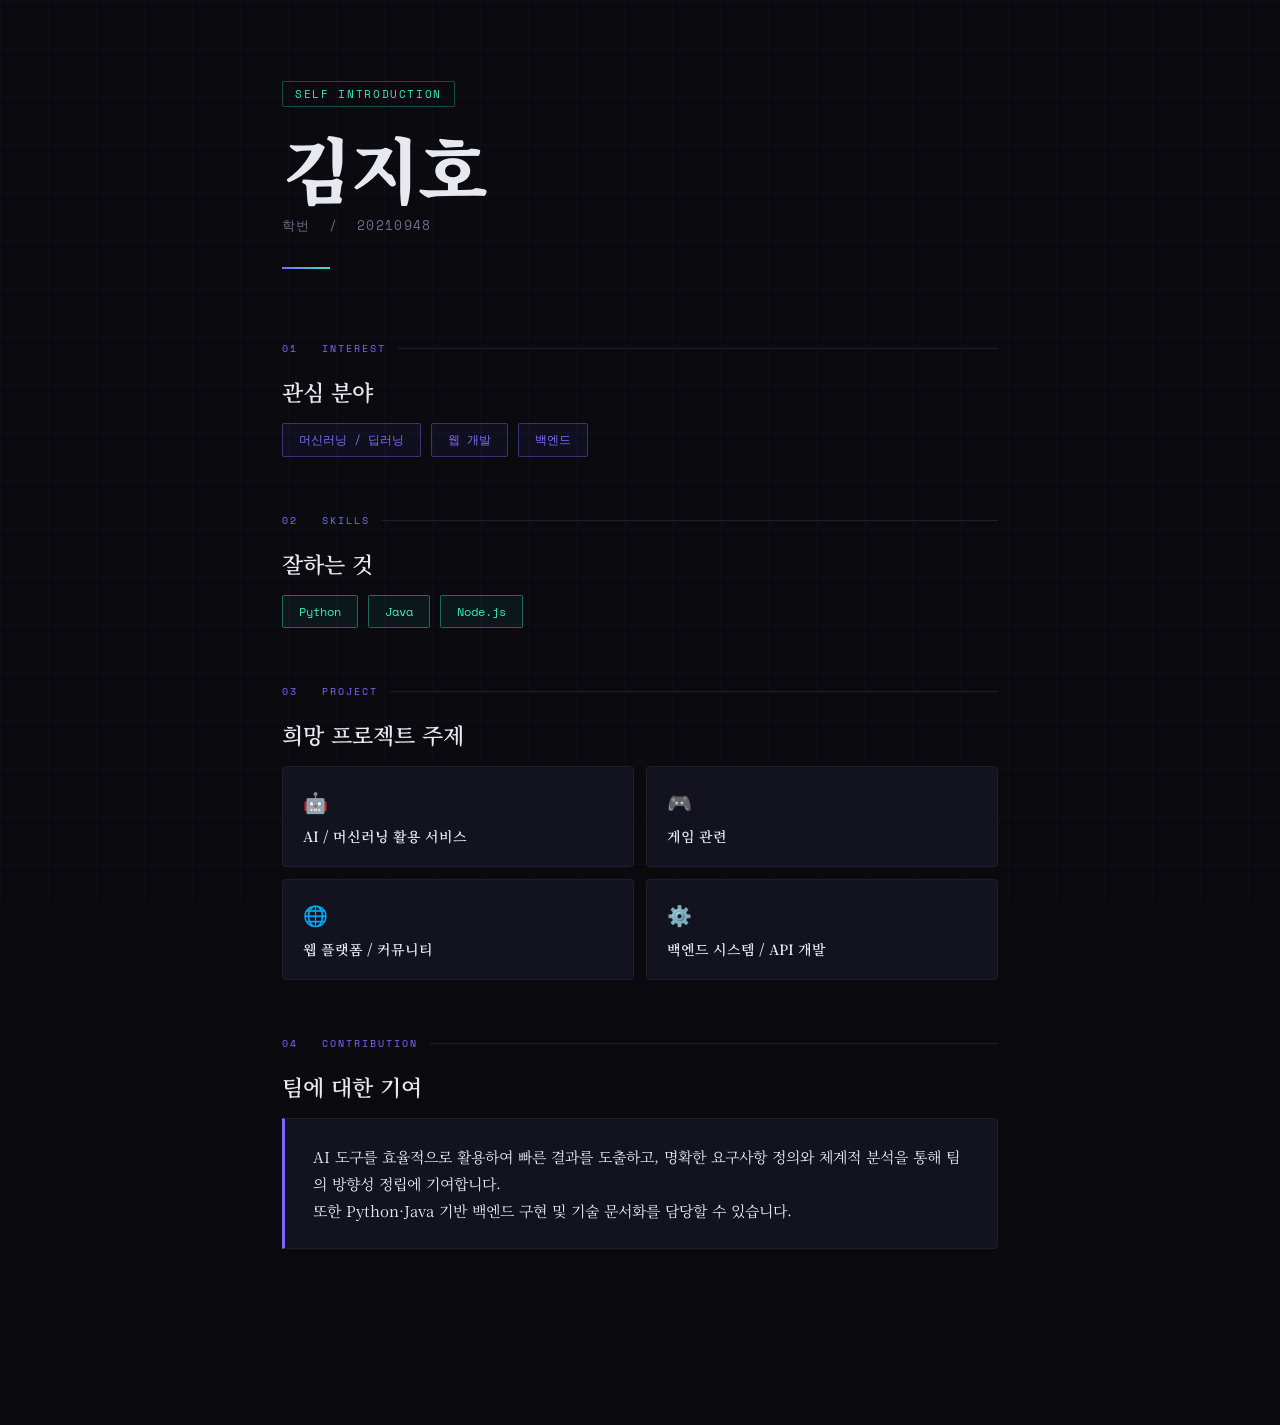
==== index.html @ 76e39c9e "init" ====
<!DOCTYPE html>
<html lang="ko">
<head>
  <meta charset="UTF-8" />
  <meta name="viewport" content="width=device-width, initial-scale=1.0"/>
  <title>김지호 | 자기소개</title>
  <link href="https://fonts.googleapis.com/css2?family=Noto+Serif+KR:wght@300;400;600;900&family=Space+Mono:wght@400;700&display=swap" rel="stylesheet"/>
  <style>
    :root {
      --bg: #0a0a0f;
      --surface: #111118;
      --border: #1e1e2e;
      --accent: #7c6aff;
      --accent2: #38e8c0;
      --text: #e8e8f0;
      --muted: #6b6b8a;
      --card: #13131f;
    }

    * { margin: 0; padding: 0; box-sizing: border-box; }

    body {
      background: var(--bg);
      color: var(--text);
      font-family: 'Noto Serif KR', serif;
      min-height: 100vh;
      overflow-x: hidden;
    }

    /* Background grid */
    body::before {
      content: '';
      position: fixed;
      inset: 0;
      background-image:
        linear-gradient(rgba(124,106,255,0.04) 1px, transparent 1px),
        linear-gradient(90deg, rgba(124,106,255,0.04) 1px, transparent 1px);
      background-size: 48px 48px;
      pointer-events: none;
      z-index: 0;
    }

    .container {
      max-width: 780px;
      margin: 0 auto;
      padding: 80px 32px 120px;
      position: relative;
      z-index: 1;
    }

    /* Header */
    header {
      margin-bottom: 72px;
      animation: fadeUp 0.8s ease both;
    }

    .badge {
      display: inline-block;
      font-family: 'Space Mono', monospace;
      font-size: 11px;
      letter-spacing: 0.15em;
      color: var(--accent2);
      border: 1px solid rgba(56,232,192,0.3);
      padding: 4px 12px;
      border-radius: 2px;
      margin-bottom: 24px;
      text-transform: uppercase;
    }

    h1 {
      font-size: clamp(42px, 8vw, 72px);
      font-weight: 900;
      line-height: 1;
      letter-spacing: -0.03em;
      margin-bottom: 8px;
    }

    .student-id {
      font-family: 'Space Mono', monospace;
      font-size: 13px;
      color: var(--muted);
      letter-spacing: 0.1em;
      margin-top: 12px;
    }

    .divider {
      width: 48px;
      height: 2px;
      background: linear-gradient(90deg, var(--accent), var(--accent2));
      margin: 32px 0;
    }

    /* Sections */
    section {
      margin-bottom: 56px;
      animation: fadeUp 0.8s ease both;
    }

    section:nth-child(2) { animation-delay: 0.1s; }
    section:nth-child(3) { animation-delay: 0.2s; }
    section:nth-child(4) { animation-delay: 0.3s; }
    section:nth-child(5) { animation-delay: 0.4s; }

    .section-label {
      font-family: 'Space Mono', monospace;
      font-size: 10px;
      letter-spacing: 0.2em;
      text-transform: uppercase;
      color: var(--accent);
      margin-bottom: 20px;
      display: flex;
      align-items: center;
      gap: 12px;
    }

    .section-label::after {
      content: '';
      flex: 1;
      height: 1px;
      background: var(--border);
    }

    .section-title {
      font-size: 22px;
      font-weight: 600;
      margin-bottom: 16px;
      color: var(--text);
    }

    /* Tags */
    .tags {
      display: flex;
      flex-wrap: wrap;
      gap: 10px;
    }

    .tag {
      font-family: 'Space Mono', monospace;
      font-size: 12px;
      padding: 7px 16px;
      border-radius: 2px;
      border: 1px solid var(--border);
      background: var(--card);
      color: var(--text);
      transition: all 0.2s ease;
      cursor: default;
    }

    .tag:hover {
      border-color: var(--accent);
      color: var(--accent);
      background: rgba(124,106,255,0.08);
    }

    .tag.accent {
      border-color: rgba(124,106,255,0.4);
      color: var(--accent);
      background: rgba(124,106,255,0.06);
    }

    .tag.teal {
      border-color: rgba(56,232,192,0.4);
      color: var(--accent2);
      background: rgba(56,232,192,0.06);
    }

    /* Project cards */
    .project-grid {
      display: grid;
      grid-template-columns: repeat(2, 1fr);
      gap: 12px;
    }

    @media (max-width: 520px) {
      .project-grid { grid-template-columns: 1fr; }
    }

    .project-card {
      background: var(--card);
      border: 1px solid var(--border);
      padding: 20px;
      border-radius: 4px;
      transition: border-color 0.2s, transform 0.2s;
    }

    .project-card:hover {
      border-color: var(--accent);
      transform: translateY(-2px);
    }

    .project-card .icon {
      font-size: 20px;
      margin-bottom: 10px;
    }

    .project-card .name {
      font-size: 14px;
      font-weight: 600;
      color: var(--text);
    }

    /* Contribution box */
    .contribution {
      background: var(--card);
      border: 1px solid var(--border);
      border-left: 3px solid var(--accent);
      padding: 24px 28px;
      border-radius: 0 4px 4px 0;
      font-size: 15px;
      line-height: 1.8;
      color: var(--text);
    }

    /* Animations */
    @keyframes fadeUp {
      from { opacity: 0; transform: translateY(20px); }
      to   { opacity: 1; transform: translateY(0); }
    }
  </style>
</head>
<body>
<div class="container">

  <header>
    <div class="badge">Self Introduction</div>
    <h1>김지호</h1>
    <div class="student-id">학번 &nbsp;/&nbsp; 20210948</div>
    <div class="divider"></div>
  </header>

  <!-- 관심 분야 -->
  <section>
    <div class="section-label">01 &nbsp; Interest</div>
    <div class="section-title">관심 분야</div>
    <div class="tags">
      <span class="tag accent">머신러닝 / 딥러닝</span>
      <span class="tag accent">웹 개발</span>
      <span class="tag accent">백엔드</span>
    </div>
  </section>

  <!-- 기술 스택 -->
  <section>
    <div class="section-label">02 &nbsp; Skills</div>
    <div class="section-title">잘하는 것</div>
    <div class="tags">
      <span class="tag teal">Python</span>
      <span class="tag teal">Java</span>
      <span class="tag teal">Node.js</span>
    </div>
  </section>

  <!-- 희망 프로젝트 -->
  <section>
    <div class="section-label">03 &nbsp; Project</div>
    <div class="section-title">희망 프로젝트 주제</div>
    <div class="project-grid">
      <div class="project-card">
        <div class="icon">🤖</div>
        <div class="name">AI / 머신러닝 활용 서비스</div>
      </div>
      <div class="project-card">
        <div class="icon">🎮</div>
        <div class="name">게임 관련</div>
      </div>
      <div class="project-card">
        <div class="icon">🌐</div>
        <div class="name">웹 플랫폼 / 커뮤니티</div>
      </div>
      <div class="project-card">
        <div class="icon">⚙️</div>
        <div class="name">백엔드 시스템 / API 개발</div>
      </div>
    </div>
  </section>

  <!-- 팀 기여 -->
  <section>
    <div class="section-label">04 &nbsp; Contribution</div>
    <div class="section-title">팀에 대한 기여</div>
    <div class="contribution">
      AI 도구를 효율적으로 활용하여 빠른 결과를 도출하고, 명확한 요구사항 정의와 체계적 분석을 통해 팀의 방향성 정립에 기여합니다. 
	  <br>또한 Python·Java 기반 백엔드 구현 및 기술 문서화를 담당할 수 있습니다.
    </div>
  </section>

</div>
</body>
</html>
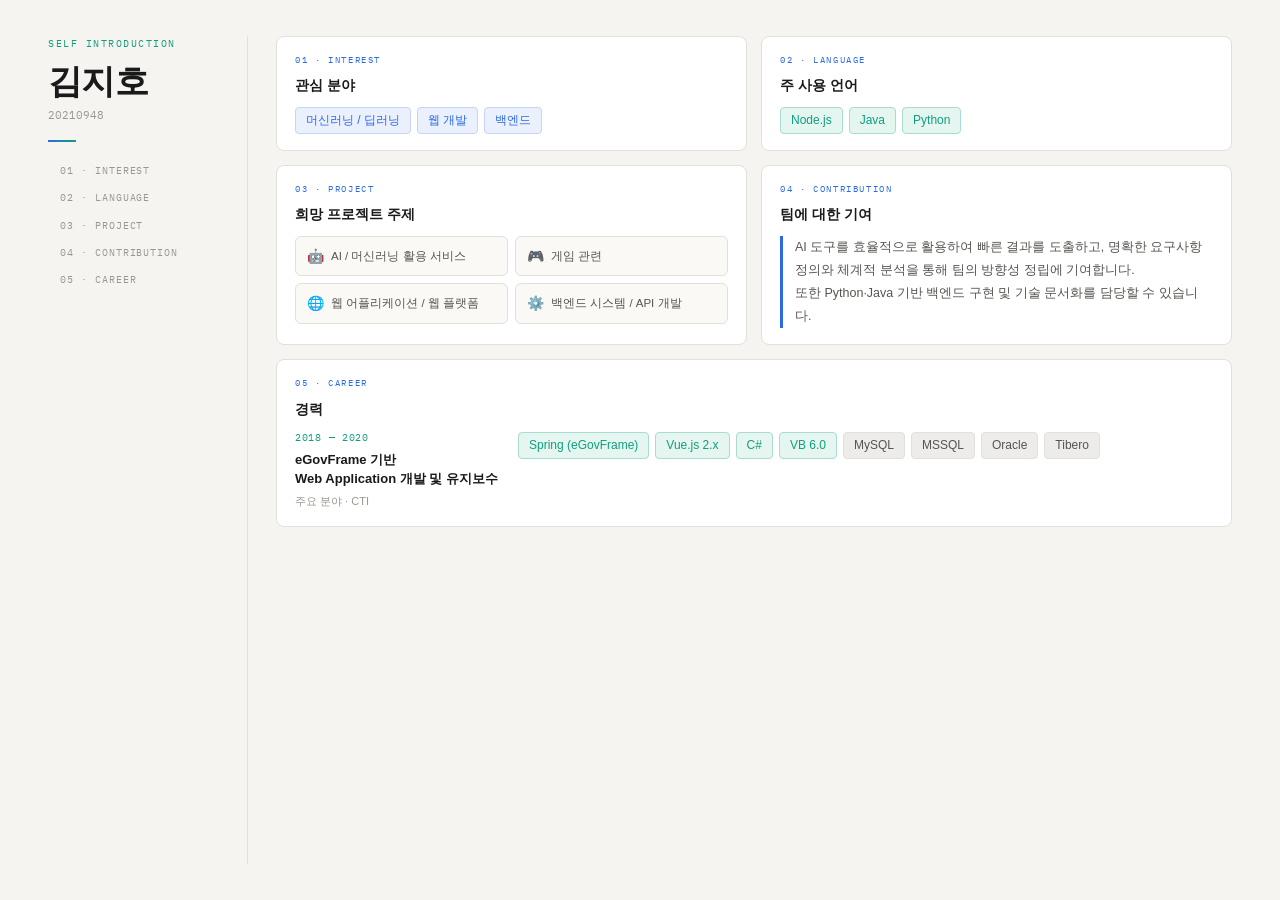
==== commit 6d9d0d54: "fix index.html" ====
--- a/index.html
+++ b/index.html
@@ -1,289 +1,367 @@
 <!DOCTYPE html>
 <html lang="ko">
 <head>
-  <meta charset="UTF-8" />
+  <meta charset="UTF-8"/>
   <meta name="viewport" content="width=device-width, initial-scale=1.0"/>
-  <title>김지호 | 자기소개</title>
-  <link href="https://fonts.googleapis.com/css2?family=Noto+Serif+KR:wght@300;400;600;900&family=Space+Mono:wght@400;700&display=swap" rel="stylesheet"/>
+  <title>자기소개</title>
+  <link href="https://fonts.googleapis.com/css2?family=Pretendard:wght@300;400;500;600;700&family=IBM+Plex+Mono:wght@400;600&display=swap" rel="stylesheet"/>
   <style>
     :root {
-      --bg: #0a0a0f;
-      --surface: #111118;
-      --border: #1e1e2e;
-      --accent: #7c6aff;
-      --accent2: #38e8c0;
-      --text: #e8e8f0;
-      --muted: #6b6b8a;
-      --card: #13131f;
+      --bg:      #f5f4f0;
+      --surface: #ffffff;
+      --border:  #e2e0d8;
+      --border2: #d0cdc3;
+      --accent:  #2d6be4;
+      --accent2: #0f9f7e;
+      --text:    #1a1a1a;
+      --sub:     #555550;
+      --muted:   #99988f;
+      --tag-bg:  #eeecea;
+      --card:    #faf9f6;
     }
 
     * { margin: 0; padding: 0; box-sizing: border-box; }
 
-    body {
+    html, body {
+      height: 100%;
+      font-family: 'Pretendard', 'Apple SD Gothic Neo', 'Malgun Gothic', sans-serif;
       background: var(--bg);
       color: var(--text);
-      font-family: 'Noto Serif KR', serif;
+      font-size: 14px;
+      line-height: 1.6;
+      -webkit-font-smoothing: antialiased;
+    }
+
+    .page {
       min-height: 100vh;
-      overflow-x: hidden;
-    }
-
-    /* Background grid */
-    body::before {
-      content: '';
-      position: fixed;
-      inset: 0;
-      background-image:
-        linear-gradient(rgba(124,106,255,0.04) 1px, transparent 1px),
-        linear-gradient(90deg, rgba(124,106,255,0.04) 1px, transparent 1px);
-      background-size: 48px 48px;
-      pointer-events: none;
-      z-index: 0;
-    }
-
-    .container {
-      max-width: 780px;
+      display: grid;
+      grid-template-columns: 200px 1fr;
+      max-width: 1240px;
       margin: 0 auto;
-      padding: 80px 32px 120px;
-      position: relative;
-      z-index: 1;
-    }
-
-    /* Header */
-    header {
-      margin-bottom: 72px;
-      animation: fadeUp 0.8s ease both;
-    }
-
-    .badge {
-      display: inline-block;
-      font-family: 'Space Mono', monospace;
+      padding: 36px 28px;
+      gap: 0 28px;
+    }
+
+    /* ── 사이드바 ── */
+    .sidebar {
+      padding-right: 24px;
+      border-right: 1px solid var(--border);
+      display: flex;
+      flex-direction: column;
+      animation: fadeIn 0.5s ease both;
+    }
+
+    .sidebar-badge {
+      font-family: 'IBM Plex Mono', monospace;
+      font-size: 9.5px;
+      letter-spacing: 0.16em;
+      text-transform: uppercase;
+      color: var(--accent2);
+      margin-bottom: 12px;
+    }
+
+    .sidebar h1 {
+      font-size: 34px;
+      font-weight: 700;
+      letter-spacing: -0.02em;
+      line-height: 1.1;
+    }
+
+    .sidebar .student-id {
+      font-family: 'IBM Plex Mono', monospace;
       font-size: 11px;
-      letter-spacing: 0.15em;
-      color: var(--accent2);
-      border: 1px solid rgba(56,232,192,0.3);
-      padding: 4px 12px;
-      border-radius: 2px;
-      margin-bottom: 24px;
-      text-transform: uppercase;
-    }
-
-    h1 {
-      font-size: clamp(42px, 8vw, 72px);
-      font-weight: 900;
-      line-height: 1;
-      letter-spacing: -0.03em;
-      margin-bottom: 8px;
-    }
-
-    .student-id {
-      font-family: 'Space Mono', monospace;
-      font-size: 13px;
       color: var(--muted);
-      letter-spacing: 0.1em;
-      margin-top: 12px;
-    }
-
-    .divider {
-      width: 48px;
+      margin-top: 6px;
+    }
+
+    .sidebar-divider {
+      width: 28px;
       height: 2px;
       background: linear-gradient(90deg, var(--accent), var(--accent2));
-      margin: 32px 0;
-    }
-
-    /* Sections */
-    section {
-      margin-bottom: 56px;
-      animation: fadeUp 0.8s ease both;
-    }
-
-    section:nth-child(2) { animation-delay: 0.1s; }
-    section:nth-child(3) { animation-delay: 0.2s; }
-    section:nth-child(4) { animation-delay: 0.3s; }
-    section:nth-child(5) { animation-delay: 0.4s; }
+      margin: 16px 0;
+    }
+
+    .sidebar-nav {
+      display: flex;
+      flex-direction: column;
+      gap: 2px;
+    }
+
+    .nav-item {
+      font-family: 'IBM Plex Mono', monospace;
+      font-size: 9.5px;
+      letter-spacing: 0.1em;
+      text-transform: uppercase;
+      color: var(--muted);
+      padding: 5px 0 5px 10px;
+      border-left: 2px solid transparent;
+      transition: all 0.15s;
+      cursor: default;
+    }
+
+    .nav-item:hover, .nav-item.active {
+      color: var(--accent);
+      border-left-color: var(--accent);
+    }
+
+    /* ── 메인 그리드 ── */
+    .main {
+      display: grid;
+      grid-template-columns: 1fr 1fr;
+      grid-template-rows: auto auto auto;
+      gap: 14px;
+      align-content: start;
+      animation: fadeIn 0.5s 0.08s ease both;
+    }
+
+    /* ── 섹션 공통 ── */
+    .section {
+      background: var(--surface);
+      border: 1px solid var(--border);
+      border-radius: 8px;
+      padding: 16px 18px;
+      transition: box-shadow 0.2s;
+    }
+
+    .section:hover {
+      box-shadow: 0 2px 10px rgba(0,0,0,0.06);
+    }
 
     .section-label {
-      font-family: 'Space Mono', monospace;
-      font-size: 10px;
-      letter-spacing: 0.2em;
+      font-family: 'IBM Plex Mono', monospace;
+      font-size: 9px;
+      letter-spacing: 0.18em;
       text-transform: uppercase;
       color: var(--accent);
-      margin-bottom: 20px;
-      display: flex;
-      align-items: center;
-      gap: 12px;
-    }
-
-    .section-label::after {
-      content: '';
-      flex: 1;
-      height: 1px;
-      background: var(--border);
+      margin-bottom: 7px;
     }
 
     .section-title {
-      font-size: 22px;
-      font-weight: 600;
-      margin-bottom: 16px;
-      color: var(--text);
-    }
-
-    /* Tags */
-    .tags {
-      display: flex;
-      flex-wrap: wrap;
-      gap: 10px;
-    }
-
-    .tag {
-      font-family: 'Space Mono', monospace;
-      font-size: 12px;
-      padding: 7px 16px;
-      border-radius: 2px;
-      border: 1px solid var(--border);
-      background: var(--card);
-      color: var(--text);
-      transition: all 0.2s ease;
-      cursor: default;
-    }
-
-    .tag:hover {
-      border-color: var(--accent);
-      color: var(--accent);
-      background: rgba(124,106,255,0.08);
-    }
-
-    .tag.accent {
-      border-color: rgba(124,106,255,0.4);
-      color: var(--accent);
-      background: rgba(124,106,255,0.06);
-    }
-
-    .tag.teal {
-      border-color: rgba(56,232,192,0.4);
-      color: var(--accent2);
-      background: rgba(56,232,192,0.06);
-    }
-
-    /* Project cards */
-    .project-grid {
-      display: grid;
-      grid-template-columns: repeat(2, 1fr);
-      gap: 12px;
-    }
-
-    @media (max-width: 520px) {
-      .project-grid { grid-template-columns: 1fr; }
-    }
-
-    .project-card {
-      background: var(--card);
-      border: 1px solid var(--border);
-      padding: 20px;
-      border-radius: 4px;
-      transition: border-color 0.2s, transform 0.2s;
-    }
-
-    .project-card:hover {
-      border-color: var(--accent);
-      transform: translateY(-2px);
-    }
-
-    .project-card .icon {
-      font-size: 20px;
-      margin-bottom: 10px;
-    }
-
-    .project-card .name {
       font-size: 14px;
       font-weight: 600;
       color: var(--text);
-    }
-
-    /* Contribution box */
-    .contribution {
+      margin-bottom: 10px;
+    }
+
+    /* ── 태그 ── */
+    .tags { display: flex; flex-wrap: wrap; gap: 6px; }
+
+    .tag {
+      font-size: 12px;
+      font-weight: 500;
+      padding: 3px 10px;
+      border-radius: 4px;
+      background: var(--tag-bg);
+      color: var(--sub);
+      border: 1px solid var(--border);
+      transition: all 0.15s;
+    }
+
+    .tag:hover { background: #e6e4de; border-color: var(--border2); }
+
+    .tag.blue { background: #ebf0fd; color: var(--accent); border-color: #c5d4f8; }
+    .tag.green { background: #e5f5f0; color: var(--accent2); border-color: #a8dcd0; }
+
+    /* ── 프로젝트 ── */
+    .project-list {
+      display: grid;
+      grid-template-columns: 1fr 1fr;
+      gap: 7px;
+    }
+
+    .project-item {
       background: var(--card);
       border: 1px solid var(--border);
+      border-radius: 6px;
+      padding: 8px 11px;
+      display: flex;
+      align-items: center;
+      gap: 7px;
+      font-size: 11.5px;
+      font-weight: 500;
+      color: var(--sub);
+      transition: all 0.15s;
+    }
+
+    .project-item:hover {
+      border-color: var(--accent);
+      color: var(--accent);
+      background: #f0f4fd;
+    }
+
+    .project-item .pi { font-size: 14px; flex-shrink: 0; }
+
+    /* ── 기여 ── */
+    .contribution-text {
+      font-size: 12.5px;
+      line-height: 1.85;
+      color: var(--sub);
       border-left: 3px solid var(--accent);
-      padding: 24px 28px;
-      border-radius: 0 4px 4px 0;
-      font-size: 15px;
-      line-height: 1.8;
-      color: var(--text);
-    }
-
-    /* Animations */
-    @keyframes fadeUp {
-      from { opacity: 0; transform: translateY(20px); }
+      padding-left: 12px;
+    }
+
+    /* ── 경력 ── */
+    .career-inner {
+      display: flex;
+      align-items: flex-start;
+      gap: 20px;
+    }
+
+    .career-meta { flex-shrink: 0; min-width: 170px; }
+
+    .career-period {
+      font-family: 'IBM Plex Mono', monospace;
+      font-size: 10px;
+      color: var(--accent2);
+      letter-spacing: 0.07em;
+      margin-bottom: 5px;
+    }
+
+    .career-title {
+      font-size: 13px;
+      font-weight: 600;
+      line-height: 1.45;
+      margin-bottom: 4px;
+    }
+
+    .career-domain {
+      font-size: 11px;
+      color: var(--muted);
+    }
+
+    .career-stack { display: flex; flex-wrap: wrap; gap: 6px; padding-top: 2px; }
+
+    /* ── 그리드 배치 ── */
+    .sec-interest { grid-column: 1; grid-row: 1; }
+    .sec-lang     { grid-column: 2; grid-row: 1; }
+    .sec-project  { grid-column: 1; grid-row: 2; }
+    .sec-contrib  { grid-column: 2; grid-row: 2; }
+    .sec-career   { grid-column: 1 / 3; grid-row: 3; }
+
+    /* ── 애니메이션 ── */
+    @keyframes fadeIn {
+      from { opacity: 0; transform: translateY(10px); }
       to   { opacity: 1; transform: translateY(0); }
+    }
+
+    /* ── 반응형 ── */
+    @media (max-width: 720px) {
+      .page {
+        grid-template-columns: 1fr;
+        padding: 20px 16px;
+        gap: 16px;
+      }
+
+      .sidebar {
+        border-right: none;
+        border-bottom: 1px solid var(--border);
+        padding-right: 0;
+        padding-bottom: 18px;
+        flex-direction: row;
+        flex-wrap: wrap;
+        align-items: flex-end;
+        gap: 0 14px;
+      }
+
+      .sidebar-badge { width: 100%; margin-bottom: 6px; }
+      .sidebar h1 { font-size: 26px; }
+      .sidebar-divider, .sidebar-nav { display: none; }
+
+      .main { grid-template-columns: 1fr; }
+
+      .sec-interest, .sec-lang, .sec-project,
+      .sec-contrib, .sec-career {
+        grid-column: 1;
+        grid-row: auto;
+      }
+
+      .career-inner { flex-direction: column; gap: 10px; }
     }
   </style>
 </head>
 <body>
-<div class="container">
-
-  <header>
-    <div class="badge">Self Introduction</div>
+<div class="page">
+
+  <aside class="sidebar">
+    <div class="sidebar-badge">Self Introduction</div>
     <h1>김지호</h1>
-    <div class="student-id">학번 &nbsp;/&nbsp; 20210948</div>
-    <div class="divider"></div>
-  </header>
-
-  <!-- 관심 분야 -->
-  <section>
-    <div class="section-label">01 &nbsp; Interest</div>
-    <div class="section-title">관심 분야</div>
-    <div class="tags">
-      <span class="tag accent">머신러닝 / 딥러닝</span>
-      <span class="tag accent">웹 개발</span>
-      <span class="tag accent">백엔드</span>
-    </div>
-  </section>
-
-  <!-- 기술 스택 -->
-  <section>
-    <div class="section-label">02 &nbsp; Skills</div>
-    <div class="section-title">잘하는 것</div>
-    <div class="tags">
-      <span class="tag teal">Python</span>
-      <span class="tag teal">Java</span>
-      <span class="tag teal">Node.js</span>
-    </div>
-  </section>
-
-  <!-- 희망 프로젝트 -->
-  <section>
-    <div class="section-label">03 &nbsp; Project</div>
-    <div class="section-title">희망 프로젝트 주제</div>
-    <div class="project-grid">
-      <div class="project-card">
-        <div class="icon">🤖</div>
-        <div class="name">AI / 머신러닝 활용 서비스</div>
-      </div>
-      <div class="project-card">
-        <div class="icon">🎮</div>
-        <div class="name">게임 관련</div>
-      </div>
-      <div class="project-card">
-        <div class="icon">🌐</div>
-        <div class="name">웹 플랫폼 / 커뮤니티</div>
-      </div>
-      <div class="project-card">
-        <div class="icon">⚙️</div>
-        <div class="name">백엔드 시스템 / API 개발</div>
-      </div>
-    </div>
-  </section>
-
-  <!-- 팀 기여 -->
-  <section>
-    <div class="section-label">04 &nbsp; Contribution</div>
-    <div class="section-title">팀에 대한 기여</div>
-    <div class="contribution">
-      AI 도구를 효율적으로 활용하여 빠른 결과를 도출하고, 명확한 요구사항 정의와 체계적 분석을 통해 팀의 방향성 정립에 기여합니다. 
-	  <br>또한 Python·Java 기반 백엔드 구현 및 기술 문서화를 담당할 수 있습니다.
-    </div>
-  </section>
-
+    <div class="student-id">20210948</div>
+    <div class="sidebar-divider"></div>
+    <nav class="sidebar-nav">
+      <div class="nav-item">01 · Interest</div>
+      <div class="nav-item">02 · Language</div>
+      <div class="nav-item">03 · Project</div>
+      <div class="nav-item">04 · Contribution</div>
+      <div class="nav-item">05 · Career</div>
+    </nav>
+  </aside>
+
+  <main class="main">
+
+    <div class="section sec-interest">
+      <div class="section-label">01 · Interest</div>
+      <div class="section-title">관심 분야</div>
+      <div class="tags">
+        <span class="tag blue">머신러닝 / 딥러닝</span>
+        <span class="tag blue">웹 개발</span>
+        <span class="tag blue">백엔드</span>
+      </div>
+    </div>
+
+    <div class="section sec-lang">
+      <div class="section-label">02 · Language</div>
+      <div class="section-title">주 사용 언어</div>
+      <div class="tags">
+        <span class="tag green">Node.js</span>
+        <span class="tag green">Java</span>
+        <span class="tag green">Python</span>
+      </div>
+    </div>
+
+    <div class="section sec-project">
+      <div class="section-label">03 · Project</div>
+      <div class="section-title">희망 프로젝트 주제</div>
+      <div class="project-list">
+        <div class="project-item"><span class="pi">🤖</span>AI / 머신러닝 활용 서비스</div>
+        <div class="project-item"><span class="pi">🎮</span>게임 관련</div>
+        <div class="project-item"><span class="pi">🌐</span>웹 어플리케이션 / 웹 플랫폼</div>
+        <div class="project-item"><span class="pi">⚙️</span>백엔드 시스템 / API 개발</div>
+      </div>
+    </div>
+
+    <div class="section sec-contrib">
+      <div class="section-label">04 · Contribution</div>
+      <div class="section-title">팀에 대한 기여</div>
+      <div class="contribution-text">
+        AI 도구를 효율적으로 활용하여 빠른 결과를 도출하고, 명확한 요구사항 정의와 체계적 분석을 통해 팀의 방향성 정립에 기여합니다.
+		<br>
+		또한 Python·Java 기반 백엔드 구현 및 기술 문서화를 담당할 수 있습니다.
+      </div>
+    </div>
+
+    <div class="section sec-career">
+      <div class="section-label">05 · Career</div>
+      <div class="section-title">경력</div>
+      <div class="career-inner">
+        <div class="career-meta">
+          <div class="career-period">2018 — 2020</div>
+          <div class="career-title">eGovFrame 기반<br>Web Application 개발 및 유지보수</div>
+          <div class="career-domain">주요 분야 · CTI</div>
+        </div>
+        <div class="career-stack">
+          <span class="tag green">Spring (eGovFrame)</span>
+          <span class="tag green">Vue.js 2.x</span>
+          <span class="tag green">C#</span>
+          <span class="tag green">VB 6.0</span>
+          <span class="tag">MySQL</span>
+          <span class="tag">MSSQL</span>
+          <span class="tag">Oracle</span>
+          <span class="tag">Tibero</span>
+        </div>
+      </div>
+    </div>
+
+  </main>
 </div>
 </body>
 </html>
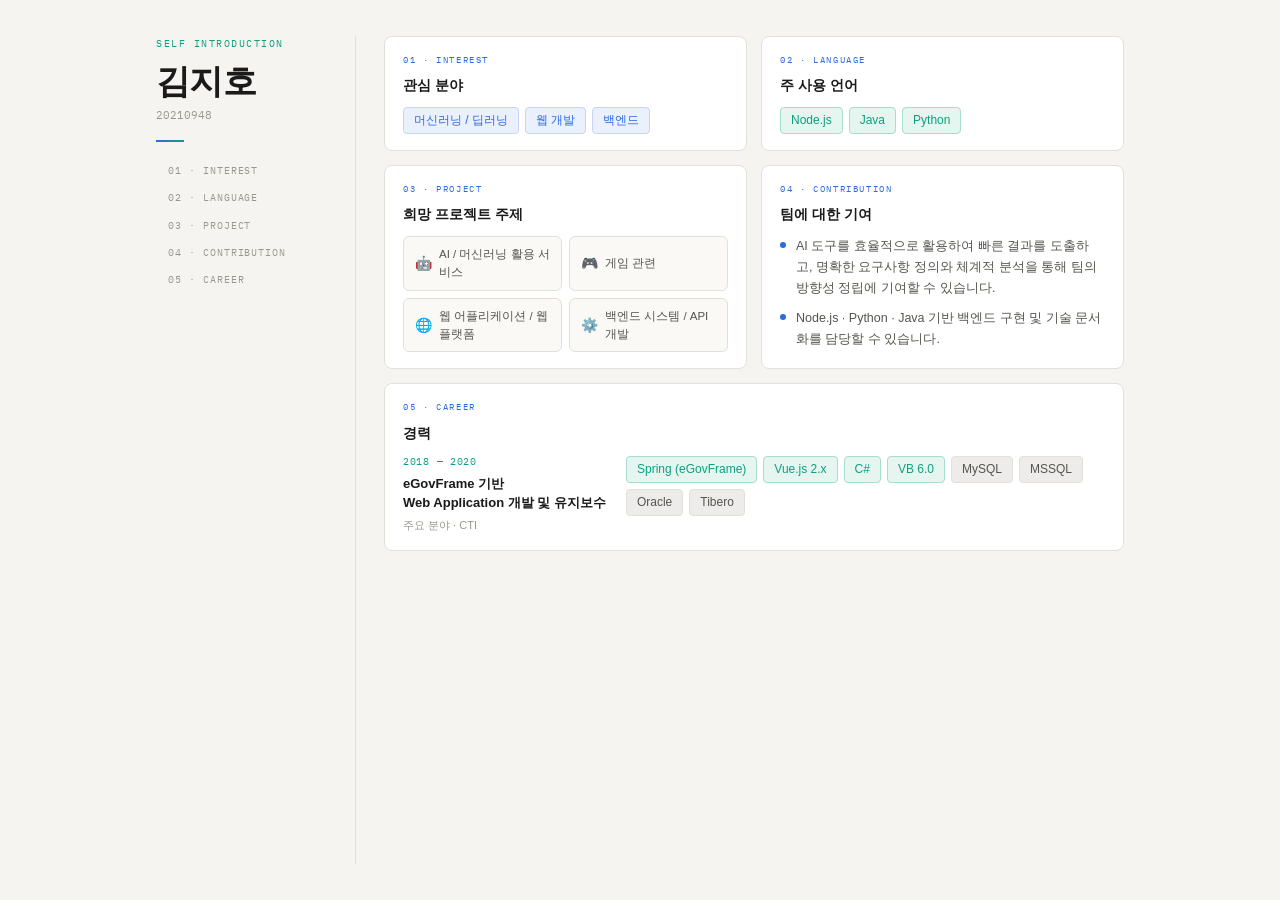
==== commit 088e5f04: "fix: index.html" ====
--- a/index.html
+++ b/index.html
@@ -36,7 +36,7 @@
       min-height: 100vh;
       display: grid;
       grid-template-columns: 200px 1fr;
-      max-width: 1240px;
+      max-width: 80%;
       margin: 0 auto;
       padding: 36px 28px;
       gap: 0 28px;
@@ -192,12 +192,28 @@
     .project-item .pi { font-size: 14px; flex-shrink: 0; }
 
     /* ── 기여 ── */
-    .contribution-text {
+    .contribution-list {
+      display: flex;
+      flex-direction: column;
+      gap: 8px;
+    }
+
+    .contribution-item {
+      display: flex;
+      align-items: flex-start;
+      gap: 10px;
       font-size: 12.5px;
-      line-height: 1.85;
+      line-height: 1.7;
       color: var(--sub);
-      border-left: 3px solid var(--accent);
-      padding-left: 12px;
+    }
+
+    .contribution-item .ci-dot {
+      flex-shrink: 0;
+      width: 6px;
+      height: 6px;
+      border-radius: 50%;
+      background: var(--accent);
+      margin-top: 6px;
     }
 
     /* ── 경력 ── */
@@ -332,10 +348,15 @@
     <div class="section sec-contrib">
       <div class="section-label">04 · Contribution</div>
       <div class="section-title">팀에 대한 기여</div>
-      <div class="contribution-text">
-        AI 도구를 효율적으로 활용하여 빠른 결과를 도출하고, 명확한 요구사항 정의와 체계적 분석을 통해 팀의 방향성 정립에 기여합니다.
-		<br>
-		또한 Python·Java 기반 백엔드 구현 및 기술 문서화를 담당할 수 있습니다.
+      <div class="contribution-list">
+        <div class="contribution-item">
+          <span class="ci-dot"></span>
+          <span>AI 도구를 효율적으로 활용하여 빠른 결과를 도출하고, 명확한 요구사항 정의와 체계적 분석을 통해 팀의 방향성 정립에 기여할 수 있습니다.</span>
+        </div>
+        <div class="contribution-item">
+          <span class="ci-dot"></span>
+          <span>Node.js · Python · Java 기반 백엔드 구현 및 기술 문서화를 담당할 수 있습니다.</span>
+        </div>
       </div>
     </div>
 
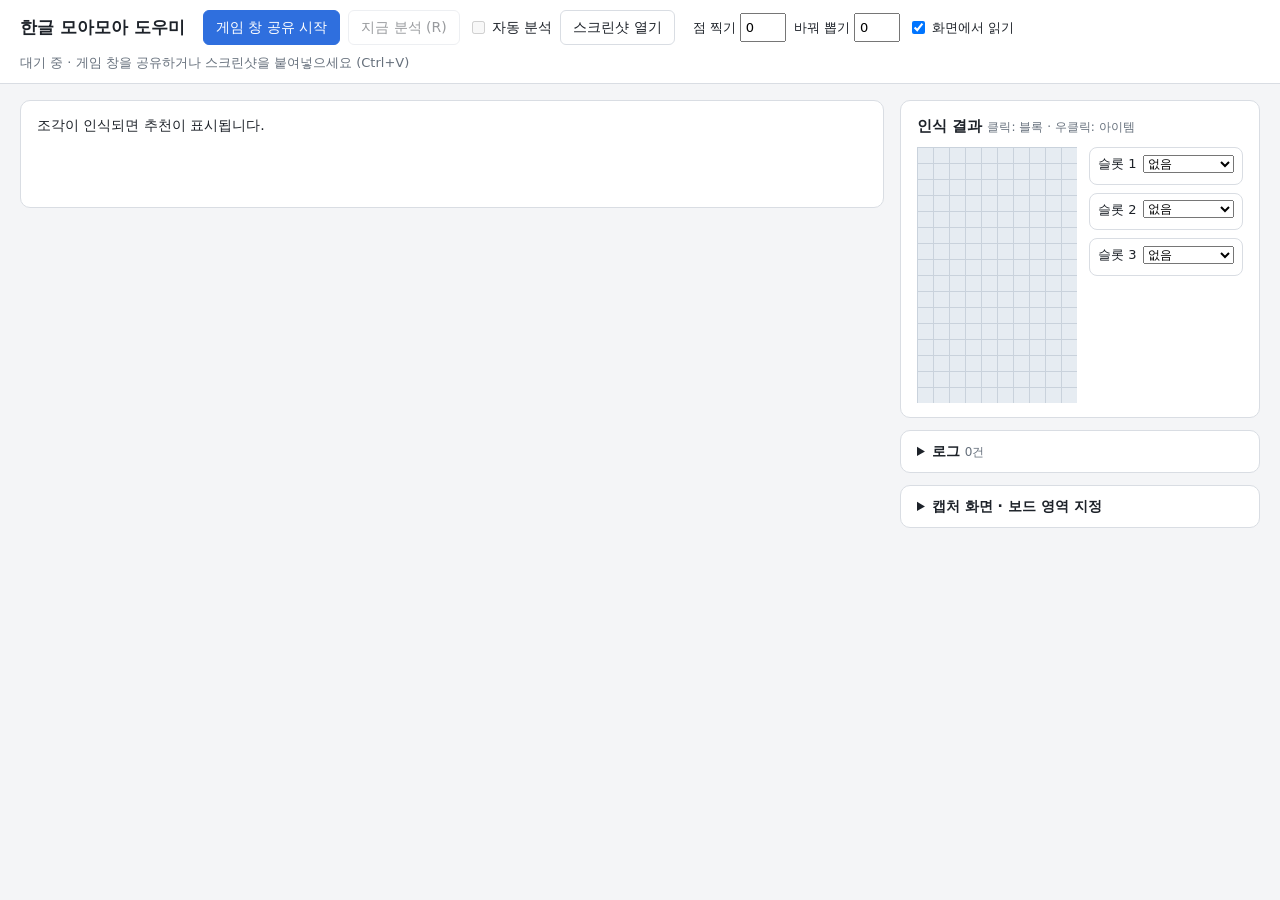
==== commit 780db062: "feat: 한글 모아모아 도우미 배포로 사이트 교체 기존 사이트 내용을 비우고, MapleHangle(7e3b636)의 실행에 필요한 정적 파일만 배포한다. 테스트·도구·Rust " ====
--- a/index.html
+++ b/index.html
@@ -1,388 +1,77 @@
-<!DOCTYPE html>
+<!doctype html>
 <html lang="ko">
 <head>
-  <meta charset="UTF-8"/>
-  <meta name="viewport" content="width=device-width, initial-scale=1.0"/>
-  <title>자기소개</title>
-  <link href="https://fonts.googleapis.com/css2?family=Pretendard:wght@300;400;500;600;700&family=IBM+Plex+Mono:wght@400;600&display=swap" rel="stylesheet"/>
-  <style>
-    :root {
-      --bg:      #f5f4f0;
-      --surface: #ffffff;
-      --border:  #e2e0d8;
-      --border2: #d0cdc3;
-      --accent:  #2d6be4;
-      --accent2: #0f9f7e;
-      --text:    #1a1a1a;
-      --sub:     #555550;
-      --muted:   #99988f;
-      --tag-bg:  #eeecea;
-      --card:    #faf9f6;
-    }
-
-    * { margin: 0; padding: 0; box-sizing: border-box; }
-
-    html, body {
-      height: 100%;
-      font-family: 'Pretendard', 'Apple SD Gothic Neo', 'Malgun Gothic', sans-serif;
-      background: var(--bg);
-      color: var(--text);
-      font-size: 14px;
-      line-height: 1.6;
-      -webkit-font-smoothing: antialiased;
-    }
-
-    .page {
-      min-height: 100vh;
-      display: grid;
-      grid-template-columns: 200px 1fr;
-      max-width: 80%;
-      margin: 0 auto;
-      padding: 36px 28px;
-      gap: 0 28px;
-    }
-
-    /* ── 사이드바 ── */
-    .sidebar {
-      padding-right: 24px;
-      border-right: 1px solid var(--border);
-      display: flex;
-      flex-direction: column;
-      animation: fadeIn 0.5s ease both;
-    }
-
-    .sidebar-badge {
-      font-family: 'IBM Plex Mono', monospace;
-      font-size: 9.5px;
-      letter-spacing: 0.16em;
-      text-transform: uppercase;
-      color: var(--accent2);
-      margin-bottom: 12px;
-    }
-
-    .sidebar h1 {
-      font-size: 34px;
-      font-weight: 700;
-      letter-spacing: -0.02em;
-      line-height: 1.1;
-    }
-
-    .sidebar .student-id {
-      font-family: 'IBM Plex Mono', monospace;
-      font-size: 11px;
-      color: var(--muted);
-      margin-top: 6px;
-    }
-
-    .sidebar-divider {
-      width: 28px;
-      height: 2px;
-      background: linear-gradient(90deg, var(--accent), var(--accent2));
-      margin: 16px 0;
-    }
-
-    .sidebar-nav {
-      display: flex;
-      flex-direction: column;
-      gap: 2px;
-    }
-
-    .nav-item {
-      font-family: 'IBM Plex Mono', monospace;
-      font-size: 9.5px;
-      letter-spacing: 0.1em;
-      text-transform: uppercase;
-      color: var(--muted);
-      padding: 5px 0 5px 10px;
-      border-left: 2px solid transparent;
-      transition: all 0.15s;
-      cursor: default;
-    }
-
-    .nav-item:hover, .nav-item.active {
-      color: var(--accent);
-      border-left-color: var(--accent);
-    }
-
-    /* ── 메인 그리드 ── */
-    .main {
-      display: grid;
-      grid-template-columns: 1fr 1fr;
-      grid-template-rows: auto auto auto;
-      gap: 14px;
-      align-content: start;
-      animation: fadeIn 0.5s 0.08s ease both;
-    }
-
-    /* ── 섹션 공통 ── */
-    .section {
-      background: var(--surface);
-      border: 1px solid var(--border);
-      border-radius: 8px;
-      padding: 16px 18px;
-      transition: box-shadow 0.2s;
-    }
-
-    .section:hover {
-      box-shadow: 0 2px 10px rgba(0,0,0,0.06);
-    }
-
-    .section-label {
-      font-family: 'IBM Plex Mono', monospace;
-      font-size: 9px;
-      letter-spacing: 0.18em;
-      text-transform: uppercase;
-      color: var(--accent);
-      margin-bottom: 7px;
-    }
-
-    .section-title {
-      font-size: 14px;
-      font-weight: 600;
-      color: var(--text);
-      margin-bottom: 10px;
-    }
-
-    /* ── 태그 ── */
-    .tags { display: flex; flex-wrap: wrap; gap: 6px; }
-
-    .tag {
-      font-size: 12px;
-      font-weight: 500;
-      padding: 3px 10px;
-      border-radius: 4px;
-      background: var(--tag-bg);
-      color: var(--sub);
-      border: 1px solid var(--border);
-      transition: all 0.15s;
-    }
-
-    .tag:hover { background: #e6e4de; border-color: var(--border2); }
-
-    .tag.blue { background: #ebf0fd; color: var(--accent); border-color: #c5d4f8; }
-    .tag.green { background: #e5f5f0; color: var(--accent2); border-color: #a8dcd0; }
-
-    /* ── 프로젝트 ── */
-    .project-list {
-      display: grid;
-      grid-template-columns: 1fr 1fr;
-      gap: 7px;
-    }
-
-    .project-item {
-      background: var(--card);
-      border: 1px solid var(--border);
-      border-radius: 6px;
-      padding: 8px 11px;
-      display: flex;
-      align-items: center;
-      gap: 7px;
-      font-size: 11.5px;
-      font-weight: 500;
-      color: var(--sub);
-      transition: all 0.15s;
-    }
-
-    .project-item:hover {
-      border-color: var(--accent);
-      color: var(--accent);
-      background: #f0f4fd;
-    }
-
-    .project-item .pi { font-size: 14px; flex-shrink: 0; }
-
-    /* ── 기여 ── */
-    .contribution-list {
-      display: flex;
-      flex-direction: column;
-      gap: 8px;
-    }
-
-    .contribution-item {
-      display: flex;
-      align-items: flex-start;
-      gap: 10px;
-      font-size: 12.5px;
-      line-height: 1.7;
-      color: var(--sub);
-    }
-
-    .contribution-item .ci-dot {
-      flex-shrink: 0;
-      width: 6px;
-      height: 6px;
-      border-radius: 50%;
-      background: var(--accent);
-      margin-top: 6px;
-    }
-
-    /* ── 경력 ── */
-    .career-inner {
-      display: flex;
-      align-items: flex-start;
-      gap: 20px;
-    }
-
-    .career-meta { flex-shrink: 0; min-width: 170px; }
-
-    .career-period {
-      font-family: 'IBM Plex Mono', monospace;
-      font-size: 10px;
-      color: var(--accent2);
-      letter-spacing: 0.07em;
-      margin-bottom: 5px;
-    }
-
-    .career-title {
-      font-size: 13px;
-      font-weight: 600;
-      line-height: 1.45;
-      margin-bottom: 4px;
-    }
-
-    .career-domain {
-      font-size: 11px;
-      color: var(--muted);
-    }
-
-    .career-stack { display: flex; flex-wrap: wrap; gap: 6px; padding-top: 2px; }
-
-    /* ── 그리드 배치 ── */
-    .sec-interest { grid-column: 1; grid-row: 1; }
-    .sec-lang     { grid-column: 2; grid-row: 1; }
-    .sec-project  { grid-column: 1; grid-row: 2; }
-    .sec-contrib  { grid-column: 2; grid-row: 2; }
-    .sec-career   { grid-column: 1 / 3; grid-row: 3; }
-
-    /* ── 애니메이션 ── */
-    @keyframes fadeIn {
-      from { opacity: 0; transform: translateY(10px); }
-      to   { opacity: 1; transform: translateY(0); }
-    }
-
-    /* ── 반응형 ── */
-    @media (max-width: 720px) {
-      .page {
-        grid-template-columns: 1fr;
-        padding: 20px 16px;
-        gap: 16px;
-      }
-
-      .sidebar {
-        border-right: none;
-        border-bottom: 1px solid var(--border);
-        padding-right: 0;
-        padding-bottom: 18px;
-        flex-direction: row;
-        flex-wrap: wrap;
-        align-items: flex-end;
-        gap: 0 14px;
-      }
-
-      .sidebar-badge { width: 100%; margin-bottom: 6px; }
-      .sidebar h1 { font-size: 26px; }
-      .sidebar-divider, .sidebar-nav { display: none; }
-
-      .main { grid-template-columns: 1fr; }
-
-      .sec-interest, .sec-lang, .sec-project,
-      .sec-contrib, .sec-career {
-        grid-column: 1;
-        grid-row: auto;
-      }
-
-      .career-inner { flex-direction: column; gap: 10px; }
-    }
-  </style>
+  <meta charset="utf-8">
+  <meta name="viewport" content="width=device-width, initial-scale=1">
+  <title>한글 모아모아 도우미</title>
+  <link rel="stylesheet" href="css/style.css?v=20261004-2">
 </head>
 <body>
-<div class="page">
+  <!-- 상단 도구 막대: 입력 · 상태 · 능력 보유 수 -->
+  <header class="toolbar">
+    <h1>한글 모아모아 도우미</h1>
+    <div class="tool-group">
+      <button id="btn-share" class="primary">게임 창 공유 시작</button>
+      <button id="btn-capture" disabled title="단축키 R · 이번 턴 계획을 새로 계산합니다">지금 분석 (R)</button>
+      <label class="check"><input type="checkbox" id="chk-auto" disabled> 자동 분석</label>
+      <label class="file-btn">스크린샷 열기<input type="file" id="file-input" accept="image/*" hidden></label>
+    </div>
+    <div class="tool-group abilities">
+      <label>점 찍기 <input type="number" id="opt-dot" min="0" max="7" value="0"></label>
+      <label>바꿔 뽑기 <input type="number" id="opt-reroll" min="0" max="7" value="0"></label>
+      <label class="check" title="버튼 옆 숫자를 화면에서 자동으로 읽습니다"><input type="checkbox" id="opt-auto-ab" checked> 화면에서 읽기</label>
+    </div>
+    <p class="status" id="status">대기 중 · 게임 창을 공유하거나 스크린샷을 붙여넣으세요 (Ctrl+V)</p>
+  </header>
 
-  <aside class="sidebar">
-    <div class="sidebar-badge">Self Introduction</div>
-    <h1>김지호</h1>
-    <div class="student-id">20210948</div>
-    <div class="sidebar-divider"></div>
-    <nav class="sidebar-nav">
-      <div class="nav-item">01 · Interest</div>
-      <div class="nav-item">02 · Language</div>
-      <div class="nav-item">03 · Project</div>
-      <div class="nav-item">04 · Contribution</div>
-      <div class="nav-item">05 · Career</div>
-    </nav>
-  </aside>
+  <main class="layout">
+    <!-- 추천: 화면의 주 영역 -->
+    <section class="panel" id="panel-result">
+      <div id="summary" class="summary">조각이 인식되면 추천이 표시됩니다.</div>
+      <div id="steps" class="steps"></div>
+      <div id="extras" class="extras"></div>
+      <div id="advice" class="advice"></div>
+    </section>
 
-  <main class="main">
+    <!-- 인식 결과 · 설정 · 캡처 화면 -->
+    <aside class="side">
+      <section class="panel" id="panel-state">
+        <h2>인식 결과 <span class="hint">클릭: 블록 · 우클릭: 아이템</span></h2>
+        <div class="state-grid">
+          <canvas id="board-edit" class="board-canvas"></canvas>
+          <div class="slots" id="slots"></div>
+        </div>
+      </section>
 
-    <div class="section sec-interest">
-      <div class="section-label">01 · Interest</div>
-      <div class="section-title">관심 분야</div>
-      <div class="tags">
-        <span class="tag blue">머신러닝 / 딥러닝</span>
-        <span class="tag blue">웹 개발</span>
-        <span class="tag blue">백엔드</span>
-      </div>
-    </div>
+      <details class="panel fold" id="log-box">
+        <summary>로그 <span class="hint" id="log-count">0건</span></summary>
+        <label class="check"><input type="checkbox" id="opt-log" checked> 분석할 때마다 기록</label>
+        <p class="hint">보드·조각·능력·점수와 추천을 브라우저에 저장합니다 (최대 5,000건). 내보낸 파일로 조각 분포와 추천 결과를 분석할 수 있습니다.</p>
+        <div class="btn-row">
+          <button id="btn-log-export">JSON 내보내기</button>
+          <button id="btn-log-clear">비우기</button>
+        </div>
+      </details>
 
-    <div class="section sec-lang">
-      <div class="section-label">02 · Language</div>
-      <div class="section-title">주 사용 언어</div>
-      <div class="tags">
-        <span class="tag green">Node.js</span>
-        <span class="tag green">Java</span>
-        <span class="tag green">Python</span>
-      </div>
-    </div>
+      <details class="panel fold" id="preview-box">
+        <summary>캡처 화면 · 보드 영역 지정</summary>
+        <div class="preview-wrap" id="preview-wrap">
+          <canvas id="preview"></canvas>
+          <div class="preview-empty" id="preview-empty">캡처한 화면이 여기에 표시됩니다.<br>끌어놓기도 됩니다.</div>
+        </div>
+        <div class="btn-row">
+          <button id="btn-calib" disabled>보드 영역 직접 지정</button>
+          <button id="btn-calib-reset" disabled>자동 감지로 복귀</button>
+        </div>
+      </details>
+    </aside>
+  </main>
 
-    <div class="section sec-project">
-      <div class="section-label">03 · Project</div>
-      <div class="section-title">희망 프로젝트 주제</div>
-      <div class="project-list">
-        <div class="project-item"><span class="pi">🤖</span>AI / 머신러닝 활용 서비스</div>
-        <div class="project-item"><span class="pi">🎮</span>게임 관련</div>
-        <div class="project-item"><span class="pi">🌐</span>웹 어플리케이션 / 웹 플랫폼</div>
-        <div class="project-item"><span class="pi">⚙️</span>백엔드 시스템 / API 개발</div>
-      </div>
-    </div>
-
-    <div class="section sec-contrib">
-      <div class="section-label">04 · Contribution</div>
-      <div class="section-title">팀에 대한 기여</div>
-      <div class="contribution-list">
-        <div class="contribution-item">
-          <span class="ci-dot"></span>
-          <span>AI 도구를 효율적으로 활용하여 빠른 결과를 도출하고, 명확한 요구사항 정의와 체계적 분석을 통해 팀의 방향성 정립에 기여할 수 있습니다.</span>
-        </div>
-        <div class="contribution-item">
-          <span class="ci-dot"></span>
-          <span>Node.js · Python · Java 기반 백엔드 구현 및 기술 문서화를 담당할 수 있습니다.</span>
-        </div>
-      </div>
-    </div>
-
-    <div class="section sec-career">
-      <div class="section-label">05 · Career</div>
-      <div class="section-title">경력</div>
-      <div class="career-inner">
-        <div class="career-meta">
-          <div class="career-period">2018 — 2020</div>
-          <div class="career-title">eGovFrame 기반<br>Web Application 개발 및 유지보수</div>
-          <div class="career-domain">주요 분야 · CTI</div>
-        </div>
-        <div class="career-stack">
-          <span class="tag green">Spring (eGovFrame)</span>
-          <span class="tag green">Vue.js 2.x</span>
-          <span class="tag green">C#</span>
-          <span class="tag green">VB 6.0</span>
-          <span class="tag">MySQL</span>
-          <span class="tag">MSSQL</span>
-          <span class="tag">Oracle</span>
-          <span class="tag">Tibero</span>
-        </div>
-      </div>
-    </div>
-
-  </main>
-</div>
+  <video id="video" muted playsinline hidden></video>
+  <script src="js/pieces.js?v=20261004-4"></script>
+  <script src="js/solver-wasm.js?v=20261004-4"></script>
+  <script src="js/solver.js?v=20261004-4"></script>
+  <script src="js/vision.js?v=20261004-4"></script>
+  <script src="js/app.js?v=20261004-4"></script>
 </body>
 </html>
--- a/css/style.css
+++ b/css/style.css
@@ -0,0 +1,142 @@
+:root {
+  --bg: #f4f5f7;
+  --panel: #ffffff;
+  --text: #1d2229;
+  --muted: #66707c;
+  --line: #d9dde3;
+  --accent: #2f6fde;
+  --accent-text: #ffffff;
+  --warn: #b5560b;
+  --cell-empty: #e6ecf2;
+  --cell-grid: #c9d2dc;
+  --cell-filled: #7c8794;
+  --item: #b34fd1;
+  --step1: #e8493f;
+  --step2: #2c9a52;
+  --step3: #e0a100;
+  --clear: rgba(47, 111, 222, 0.22);
+}
+@media (prefers-color-scheme: dark) {
+  :root:not([data-theme="light"]) {
+    --bg: #15181c;
+    --panel: #1e2228;
+    --text: #e4e7eb;
+    --muted: #98a2ae;
+    --line: #333a43;
+    --accent: #5b8ff0;
+    --cell-empty: #2a3038;
+    --cell-grid: #3a424c;
+    --cell-filled: #8a95a3;
+    --item: #d27df0;
+    --warn: #f0a050;
+    --clear: rgba(91, 143, 240, 0.28);
+  }
+}
+
+* { box-sizing: border-box; }
+body {
+  margin: 0;
+  background: var(--bg);
+  color: var(--text);
+  font: 14px/1.5 system-ui, "Malgun Gothic", "Apple SD Gothic Neo", sans-serif;
+}
+/* ---------- 상단 도구 막대 ---------- */
+.toolbar {
+  position: sticky; top: 0; z-index: 5;
+  display: flex; flex-wrap: wrap; align-items: center; gap: 8px 18px;
+  padding: 10px 20px;
+  background: var(--panel);
+  border-bottom: 1px solid var(--line);
+}
+.toolbar h1 { margin: 0; font-size: 17px; white-space: nowrap; }
+.tool-group { display: flex; flex-wrap: wrap; align-items: center; gap: 8px; }
+.abilities label { display: inline-flex; align-items: center; gap: 4px; font-size: 13px; }
+.abilities input[type=number] { width: 46px; font: inherit; padding: 3px 4px; }
+.toolbar .status { flex: 1 1 260px; }
+
+/* ---------- 본문: 추천(넓게) + 인식 결과(좁게) ---------- */
+.layout {
+  display: grid;
+  grid-template-columns: minmax(0, 1fr) 360px;
+  gap: 16px;
+  padding: 16px 20px 24px;
+  align-items: start;
+}
+.side { display: flex; flex-direction: column; gap: 12px; min-width: 0; }
+@media (max-width: 1000px) { .layout { grid-template-columns: 1fr; padding: 12px 16px; } }
+
+.panel {
+  background: var(--panel);
+  border: 1px solid var(--line);
+  border-radius: 10px;
+  padding: 14px 16px;
+  min-width: 0;
+}
+.panel h2 { margin: 0 0 10px; font-size: 15px; }
+.hint { color: var(--muted); font-size: 12px; font-weight: normal; }
+.fold { padding: 10px 16px; }
+.fold summary { cursor: pointer; font-weight: 600; font-size: 14px; }
+.fold[open] summary { margin-bottom: 10px; }
+
+.btn-row { display: flex; flex-wrap: wrap; gap: 8px; align-items: center; margin-top: 10px; }
+button, .file-btn {
+  font: inherit;
+  padding: 6px 12px;
+  border: 1px solid var(--line);
+  border-radius: 6px;
+  background: var(--panel);
+  color: var(--text);
+  cursor: pointer;
+}
+button:disabled { opacity: 0.45; cursor: default; }
+button.primary { background: var(--accent); border-color: var(--accent); color: var(--accent-text); }
+button.small { padding: 2px 8px; font-size: 12px; }
+button.active { outline: 2px solid var(--accent); }
+.check { display: inline-flex; gap: 4px; align-items: center; }
+
+.preview-wrap { position: relative; border: 1px dashed var(--line); border-radius: 6px; min-height: 120px; }
+.preview-wrap.drag { border-color: var(--accent); }
+#preview { display: block; width: 100%; height: auto; }
+#preview.calibrating { cursor: crosshair; }
+.preview-empty { position: absolute; inset: 0; display: grid; place-items: center; text-align: center; color: var(--muted); pointer-events: none; }
+.status { margin: 0; color: var(--muted); font-size: 13px; }
+.status.err { color: var(--warn); }
+
+/* ---------- 인식 결과 ---------- */
+.state-grid { display: flex; gap: 12px; align-items: flex-start; }
+.board-canvas { display: block; }
+#board-edit { cursor: pointer; flex: none; }
+.slots { display: flex; flex-direction: column; gap: 8px; flex: 1; min-width: 0; }
+.slot { border: 1px solid var(--line); border-radius: 8px; padding: 6px 8px; }
+.slot.warn { border-color: var(--warn); }
+.slot-head { display: flex; justify-content: space-between; align-items: center; gap: 6px; margin-bottom: 4px; font-size: 13px; }
+.slot-head select { font: inherit; font-size: 12px; max-width: 108px; }
+.slot-body { display: flex; gap: 8px; align-items: center; }
+.slot-btns { display: flex; flex-direction: column; gap: 4px; }
+
+/* ---------- 추천 ---------- */
+/* 요약은 두 줄 고정 높이, 순서 가이드 카드도 각 칸의 높이를 고정해 단계가 바뀌어도 보드 그림 위치가 같다 */
+.summary { margin-bottom: 14px; height: 52px; overflow: hidden; }
+.summary b { font-size: 20px; display: block; height: 30px; line-height: 30px; white-space: nowrap; overflow: hidden; text-overflow: ellipsis; }
+.summary .hint { display: block; height: 20px; line-height: 20px; white-space: nowrap; overflow: hidden; text-overflow: ellipsis; }
+.steps { display: flex; flex-wrap: wrap; gap: 12px; align-items: flex-start; }
+.step { display: flex; flex-direction: column; gap: 8px; border: 1px solid var(--line); border-radius: 8px; padding: 10px; width: 184px; }
+.step.done { opacity: 0.4; }
+.step.current { border-color: var(--accent); box-shadow: 0 0 0 1px var(--accent); }
+.step-title { font-weight: 600; display: flex; align-items: center; gap: 6px; white-space: nowrap; }
+.step-badge { display: inline-grid; place-items: center; width: 22px; height: 22px; border-radius: 50%; color: #fff; font-size: 12px; flex: none; }
+.step-info { display: flex; flex-direction: column; gap: 2px; }
+.step-info .gain { color: var(--accent); font-weight: 600; font-size: 13px; height: 20px; line-height: 20px; white-space: nowrap; overflow: hidden; text-overflow: ellipsis; }
+.step-head { display: flex; align-items: center; justify-content: space-between; gap: 8px; height: 36px; }
+.extras:empty { display: none; }
+.extras { margin-top: 2px; }
+.advice { margin-top: 12px; display: flex; flex-direction: column; gap: 6px; }
+.advice div { padding: 8px 10px; border-radius: 6px; background: var(--bg); }
+.advice .warn { color: var(--warn); }
+
+.reroll { margin-top: 10px; padding: 8px 10px; border-radius: 6px; border: 1px solid var(--line); }
+.reroll.on { border-color: var(--item); background: color-mix(in srgb, var(--item) 12%, transparent); }
+.reroll-head { font-weight: 600; }
+.slot.reroll-pick { outline: 2px solid var(--item); }
+.waste { margin-top: 10px; padding: 8px 10px; border-radius: 6px; border: 1px solid var(--line); font-weight: 600; }
+.waste.on { border-color: var(--accent); background: color-mix(in srgb, var(--accent) 12%, transparent); }
